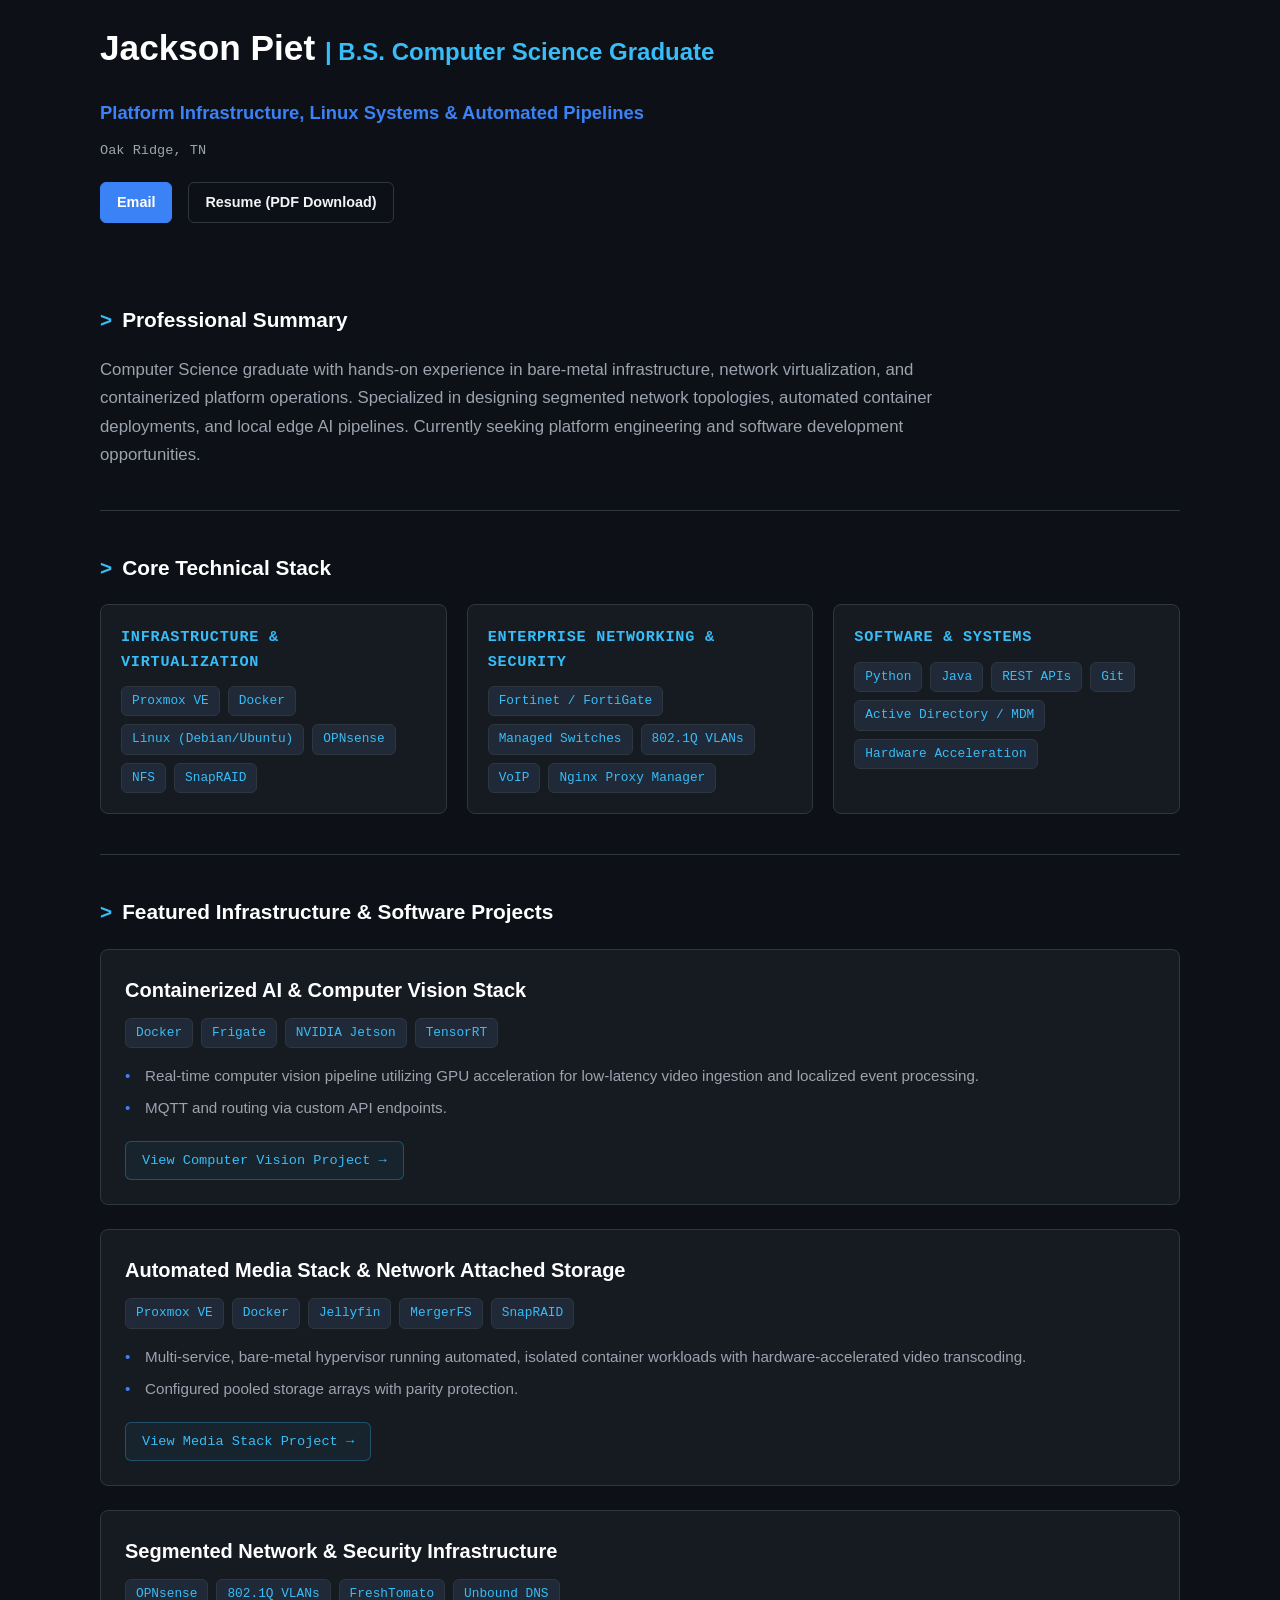
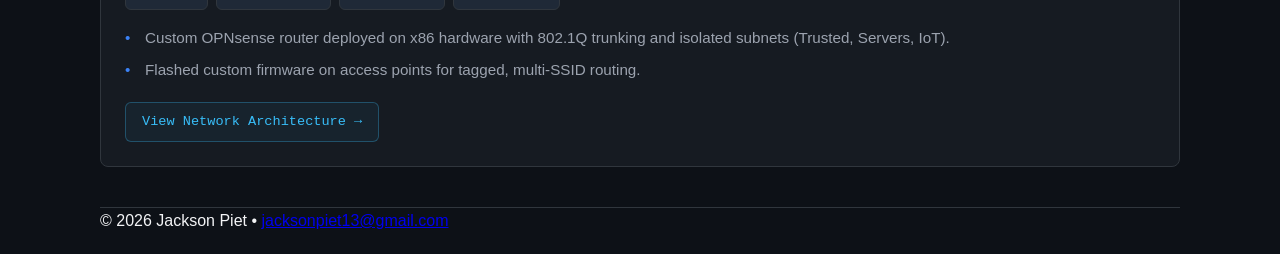
==== index.html @ 60d82c44 "Initial portfolio release" ====
<!DOCTYPE html>
<html lang="en">
<head>
    <meta charset="UTF-8">
    <meta name="viewport" content="width=device-width, initial-scale=1.0">
    <title>Jackson Piet | B.S. Computer Science Graduate</title>
    <link rel="stylesheet" href="styles.css">

   
</head>
<body>

    <div class="container">
        
        <!-- 1. Header & Technical Identity -->
        <header id="top">
            <div class="header-top">
                <h1>Jackson Piet <span class="degree-tag">| B.S. Computer Science Graduate</span></h1>
            </div>
            <div class="subhead">Platform Infrastructure, Linux Systems & Automated Pipelines</div>
            <div class="meta-info">
                Oak Ridge, TN
            </div>
            <div class="header-links">
                <a href="mailto:jacksonpiet13@gmail.com" class="btn btn-primary">Email</a>
                <a href="JacksonPiet_Resume_ORNL.pdf" target="_blank" class="btn btn-outline">Resume (PDF Download)</a>
            </div>
        </header>

        <!-- 2. About / Core Focus -->
        <section id="about">
            <h2 class="section-title">Professional Summary</h2>
            <p class="summary-text">
                Computer Science graduate with hands-on experience in bare-metal infrastructure, network virtualization, and containerized platform operations. Specialized in designing segmented network topologies, automated container deployments, and local edge AI pipelines. Currently seeking platform engineering and software development opportunities.
            </p>
        </section>

        <!-- 3. Core Tech Stack -->
        <section id="tech-stack">
            <h2 class="section-title">Core Technical Stack</h2>
            <div class="skills-grid">
                <div class="skill-card">
                    <h3>Infrastructure & Virtualization</h3>
                    <div class="badge-list">
                        <span class="badge">Proxmox VE</span>
                        <span class="badge">Docker</span>
                        <span class="badge">Linux (Debian/Ubuntu)</span>
                        <span class="badge">OPNsense</span>
                        <span class="badge">NFS</span>
                        <span class="badge">SnapRAID</span>
                    </div>
                </div>
                <div class="skill-card">
                    <h3>Enterprise Networking & Security</h3>
                    <div class="badge-list">
                        <span class="badge">Fortinet / FortiGate</span>
                        <span class="badge">Managed Switches</span>
                        <span class="badge">802.1Q VLANs</span>
                        <span class="badge">VoIP</span>
                        <span class="badge">Nginx Proxy Manager</span>
                    </div>
                </div>
                <div class="skill-card">
                    <h3>Software & Systems</h3>
                    <div class="badge-list">
                        <span class="badge">Python</span>
                        <span class="badge">Java</span>
                        <span class="badge">REST APIs</span>
                        <span class="badge">Git</span>
                        <span class="badge">Active Directory / MDM</span>
                        <span class="badge">Hardware Acceleration</span>
                    </div>
                </div>
            </div>
        </section>

        <!-- 4. Featured Project Cards -->
        <section id="projects">
            <h2 class="section-title">Featured Infrastructure & Software Projects</h2>
            <div class="project-grid">
                
                <!-- Card 1 -->
                <article class="project-card">
                    <h3 class="project-title">Containerized AI & Computer Vision Stack</h3>
                    <div class="badge-list">
                        <span class="badge">Docker</span>
                        <span class="badge">Frigate</span>
                        <span class="badge">NVIDIA Jetson</span>
                        <span class="badge">TensorRT</span>
                    </div>
                    <ul class="project-bullets">
                        <li>Real-time computer vision pipeline utilizing GPU acceleration for low-latency video ingestion and localized event processing.</li>
                        <li>MQTT and routing via custom API endpoints.</li>
                    </ul>
                    <a href="frigate.html" class="project-btn">View Computer Vision Project &rarr;</a>
                </article>

                <!-- Card 2 -->
                <article class="project-card">
                    <h3 class="project-title">Automated Media Stack & Network Attached Storage</h3>
                    <div class="badge-list">
                        <span class="badge">Proxmox VE</span>
                        <span class="badge">Docker</span>
                        <span class="badge">Jellyfin</span>
                        <span class="badge">MergerFS</span>
                        <span class="badge">SnapRAID</span>
                    </div>
                    <ul class="project-bullets">
                        <li>Multi-service, bare-metal hypervisor running automated, isolated container workloads with hardware-accelerated video transcoding.</li>
                        <li>Configured pooled storage arrays with parity protection.</li>
                    </ul>
                    <a href="jellyfin.html" class="project-btn">View Media Stack Project &rarr;</a>
                </article>

                <!-- Card 3 -->
                <article class="project-card">
                    <h3 class="project-title">Segmented Network & Security Infrastructure</h3>
                    <div class="badge-list">
                        <span class="badge">OPNsense</span>
                        <span class="badge">802.1Q VLANs</span>
                        <span class="badge">FreshTomato</span>
                        <span class="badge">Unbound DNS</span>
                    </div>
                    <ul class="project-bullets">
                        <li>Custom OPNsense router deployed on x86 hardware with 802.1Q trunking and isolated subnets (Trusted, Servers, IoT).</li>
                        <li>Flashed custom firmware on access points for tagged, multi-SSID routing.</li>
                    </ul>
                    <a href="network.html" class="project-btn">View Network Architecture &rarr;</a>
                </article>

            </div>
        </section>

        <button id="backToTop" class="back-to-top" aria-label="Back to top">
          <svg xmlns="http://www.w3.org/2000/svg" width="20" height="20" viewBox="0 0 24 24" fill="none" stroke="currentColor" stroke-width="2.5" stroke-linecap="round" stroke-linejoin="round">
            <path d="m18 15-6-6-6 6"/>
          </svg>
        </button>

        <script>
          const backToTopBtn = document.getElementById('backToTop');

            // Show button when scrolled down 300px
            window.addEventListener('scroll', () => {
              if (window.scrollY > 300) {
                backToTopBtn.classList.add('visible');
              } else {
                  backToTopBtn.classList.remove('visible');
              }
            });

            // Smooth scroll to top on click
            backToTopBtn.addEventListener('click', () => {
              window.scrollTo({
                top: 0,
                behavior: 'smooth'
              });
            });
        </script>

        <!-- 5. Footer -->
        <foote class=""index-footer">
            <div>
                © 2026 Jackson Piet • <a href="mailto:jacksonpiet13@gmail.com">jacksonpiet13@gmail.com</a>
            </div>
        </footer>

    </div>

</body>
</html>
---- styles.css ----
:root {
      --bg-main: #0d1117;
      --bg-card: #161b22;
      --bg-card-hover: #1f2937;
      --border-color: #30363d;
      --accent-cyan: #38bdf8;
      --accent-amber: #f59e0b;
      --accent-green: #10b981;
      --text-main: #f3f4f6;
      --text-muted: #9ca3af;
      --font-mono: ui-monospace, SFMono-Regular, SF Pro Display, Menlo, Consolas, monospace;
    }

    * { box-sizing: border-box; margin: 0; padding: 0; }

    body {
      background-color: var(--bg-main);
      color: var(--text-main);
      font-family: -apple-system, BlinkMacSystemFont, "Segoe UI", Roboto, Helvetica, Arial, sans-serif;
      line-height: 1.6;
      padding: 20px;
      max-width: 1200px;
      margin: 0 auto;
    }

    /* Navigation & Header */
    nav { margin-bottom: 30px; }
    .back-link {
      color: var(--accent-cyan);
      text-decoration: none;
      font-family: var(--font-mono);
      font-size: 0.9rem;
    }
    .back-link:hover { text-decoration: underline; }

    header { margin-bottom: 40px; }
    header h1 { font-size: 2.2rem; font-weight: 800; margin-bottom: 10px; color: #fff; }
    header p { color: var(--text-muted); font-size: 1.1rem; max-width: 800px; }

    /* Badge Grid */
    .badge-grid {
      display: flex;
      flex-wrap: wrap;
      gap: 10px;
      margin-top: 15px;
    }
    .badge {
      background: #1f2937;
      border: 1px solid var(--border-color);
      color: var(--accent-cyan);
      font-family: var(--font-mono);
      font-size: 0.8rem;
      padding: 4px 10px;
      border-radius: 6px;
    }

    /* Diagram Section */
    .section-card {
      background: var(--bg-card);
      border: 1px solid var(--border-color);
      border-radius: 12px;
      padding: 24px;
      margin-bottom: 35px;
    }
    .section-title {
      font-size: 1.3rem;
      font-weight: 700;
      margin-bottom: 20px;
      color: #fff;
      display: flex;
      align-items: center;
      gap: 10px;
    }
    .diagram-container {
      width: 100%;
      overflow-x: auto;
      background: #090d12;
      border-radius: 8px;
      padding: 10px;
      border: 1px solid var(--border-color);
    }
    .diagram-image {
      display: block;
      margin-left: auto;
      margin-right: auto;
      max-width: 100%;
      height: auto;
    }
    .diagram-container svg { width: 100%; height: auto; min-width: 800px; display: block; }

    /* Grid Layouts */
    .grid-2 {
      display: grid;
      grid-template-columns: 1fr;
      gap: 50px;
    }

    /* Feature Cards */
    .feature-card {
      background: #111827;
      border: 1px solid var(--border-color);
      border-radius: 8px;
      padding: 18px;
    }
    .feature-card h3 {
      font-size: 1rem;
      color: var(--accent-amber);
      margin-bottom: 8px;
      font-family: var(--font-mono);
    }
    .feature-card p { color: var(--text-muted); font-size: 0.95rem; }

    /* Workflow List */
    .workflow-list { list-style: none; counter-reset: workflow-counter; }
    .workflow-list li {
      position: relative;
      padding-left: 45px;
      margin-bottom: 20px;
      color: var(--text-muted);
    }
    .workflow-list li::before {
      counter-increment: workflow-counter;
      content: counter(workflow-counter);
      position: absolute;
      left: 0; top: 0;
      width: 30px; height: 30px;
      background: var(--bg-card-hover);
      border: 1px solid var(--accent-cyan);
      color: var(--accent-cyan);
      border-radius: 50%;
      text-align: center;
      line-height: 28px;
      font-weight: bold;
      font-family: var(--font-mono);
      font-size: 0.85rem;
    }
    .workflow-list strong { color: var(--text-main); }

    /* Screenshots Grid */
    .screenshot-card {
      background: #090d12;
      border: 1px solid var(--border-color);
      border-radius: 8px;
      overflow: hidden;
    }
    .screenshot-placeholder {
      width: 100%;
      height: 200px;
      background: #1f2937;
      display: flex;
      align-items: center;
      justify-content: center;
      color: var(--text-muted);
      font-family: var(--font-mono);
      font-size: 0.85rem;
      border-bottom: 1px solid var(--border-color);
    }
    .screenshot-card img { width: 100%; height: auto; display: block; }
    .screenshot-info { padding: 15px; }
    .screenshot-info h4 { font-size: 0.95rem; color: #fff; margin-bottom: 4px; }
    .screenshot-info p { font-size: 0.85rem; color: var(--text-muted); }

    footer {
      text-align: center;
      padding: 30px 0;
      color: var(--text-muted);
      font-size: 0.85rem;
      font-family: var(--font-mono);
      border-top: 1px solid var(--border-color);
    }
    /* Back to Top Button */
    .back-to-top {
    position: fixed;
    bottom: 2rem;
    right: 2rem;
    width: 2.75rem;
    height: 2.75rem;
    border-radius: 50%;
    background-color: #1e293b; /* Dark slate matching your cards */
    color: #38bdf8;            /* Accent blue color */
    border: 1px solid #334155;
    cursor: pointer;
    display: flex;
    align-items: center;
    justify-content: center;
    opacity: 0;
    visibility: hidden;
    transform: translateY(10px);
    transition: all 0.25s ease-in-out;
    box-shadow: 0 4px 12px rgba(0, 0, 0, 0.4);
    z-index: 1000;
    }

    /* Hover & Focus States */
    .back-to-top:hover {
    background-color: #0f172a;
    color: #38bdf8;
    border-color: #38bdf8;
    transform: translateY(-2px);
    box-shadow: 0 6px 16px rgba(56, 189, 248, 0.2);
    }

    /* Visible Class Toggle */
    .back-to-top.visible {
    opacity: 1;
    visibility: visible;
    transform: translateY(0);
    }

    /* ==========================================================================
   INDEX PAGE SPECIFIC EXTENSIONS
   ========================================================================== */

/* Accent Color Alias */
:root {
  --accent-blue: #3b82f6;
}

/* Container Adjustments */
.container {
  max-width: 1080px;
  margin: 0 auto;
}

/* Header & Technical Identity Extensions */
.header-top {
  display: flex;
  justify-content: space-between;
  align-items: flex-start;
  flex-wrap: wrap;
  gap: 1rem;
  margin-bottom: 0.75rem;
}

.degree-tag {
  color: var(--accent-cyan);
  font-size: 1.5rem;
  font-weight: 600;
}

.subhead {
  font-size: 1.15rem;
  color: var(--accent-blue);
  font-weight: 600;
  margin-bottom: 0.75rem;
}

.meta-info {
  font-family: var(--font-mono);
  font-size: 0.85rem;
  color: var(--text-muted);
  margin-bottom: 1.25rem;
}

.header-links {
  display: flex;
  gap: 1rem;
  flex-wrap: wrap;
}

/* Button Component Styles */
.btn {
  display: inline-flex;
  align-items: center;
  padding: 0.5rem 1rem;
  border-radius: 6px;
  font-weight: 600;
  text-decoration: none;
  font-size: 0.9rem;
  transition: all 0.2s ease-in-out;
  cursor: pointer;
}

.btn-primary {
  background: var(--accent-blue);
  color: #fff;
  border: 1px solid var(--accent-blue);
}

.btn-primary:hover {
  background: #2563eb;
}

.btn-outline {
  background: transparent;
  color: var(--text-main);
  border: 1px solid var(--border-color);
}

.btn-outline:hover {
  border-color: var(--accent-cyan);
  color: var(--accent-cyan);
  background: var(--bg-card);
}

/* Section Layout & Headers */
section {
  padding: 2.5rem 0;
  border-bottom: 1px solid var(--border-color);
}

.section-title::before {
  content: ">";
  color: var(--accent-cyan);
}

.summary-text {
  color: var(--text-muted);
  font-size: 1.05rem;
  line-height: 1.7;
  max-width: 900px;
}

/* Skills Section Grid & Badges */
.skills-grid {
  display: grid;
  grid-template-columns: repeat(auto-fit, minmax(280px, 1fr));
  gap: 1.25rem;
}

.skill-card {
  background: var(--bg-card);
  border: 1px solid var(--border-color);
  border-radius: 8px;
  padding: 1.25rem;
}

.skill-card h3 {
  font-size: 0.95rem;
  color: var(--accent-cyan);
  margin-bottom: 0.75rem;
  font-family: var(--font-mono);
  text-transform: uppercase;
  letter-spacing: 0.05em;
}

.badge-list {
  display: flex;
  flex-wrap: wrap;
  gap: 0.5rem;
}

/* Featured Project Cards Grid & Layout */
.project-grid {
  display: grid;
  gap: 1.5rem;
}

.project-card {
  background: var(--bg-card);
  border: 1px solid var(--border-color);
  border-radius: 8px;
  padding: 1.5rem;
  transition: border-color 0.2s ease-in-out;
}

.project-card:hover {
  border-color: #334155;
}

.project-title {
  font-size: 1.25rem;
  color: #fff;
  margin-bottom: 0.75rem;
}

.project-card .badge-list {
  margin-bottom: 1rem;
}

.project-bullets {
  list-style: none;
  color: var(--text-muted);
  font-size: 0.95rem;
  margin-bottom: 1.25rem;
}

.project-bullets li {
  position: relative;
  padding-left: 1.25rem;
  margin-bottom: 0.5rem;
}

.project-bullets li::before {
  content: "•";
  position: absolute;
  left: 0;
  color: var(--accent-blue);
}

.project-btn {
  display: inline-flex;
  align-items: center;
  gap: 0.5rem;
  font-family: var(--font-mono);
  font-size: 0.85rem;
  color: var(--accent-cyan);
  text-decoration: none;
  border: 1px solid rgba(56, 189, 248, 0.3);
  background: rgba(56, 189, 248, 0.05);
  padding: 0.5rem 1rem;
  border-radius: 6px;
  transition: all 0.2s ease-in-out;
}

.project-btn:hover {
  background: rgba(56, 189, 248, 0.15);
  border-color: var(--accent-cyan);
  transform: translateX(2px);
}

/* Index Footer Flex Layout Overrides */
footer.index-footer {
  display: flex;
  justify-content: space-between;
  align-items: center;
  flex-wrap: wrap;
  gap: 1rem;
  text-align: left;
}

/* Responsive Overrides for Mobile Devices */
@media (max-width: 640px) {
    header h1 {
        font-size: 1.75rem;
    }
    .degree-tag {
        display: block;
        font-size: 1.1rem;
        margin-top: 0.25rem;
    }
    .header-links {
        flex-direction: column;
        width: 100%;
    }
    .btn {
        justify-content: center;
        width: 100%;
    }
}
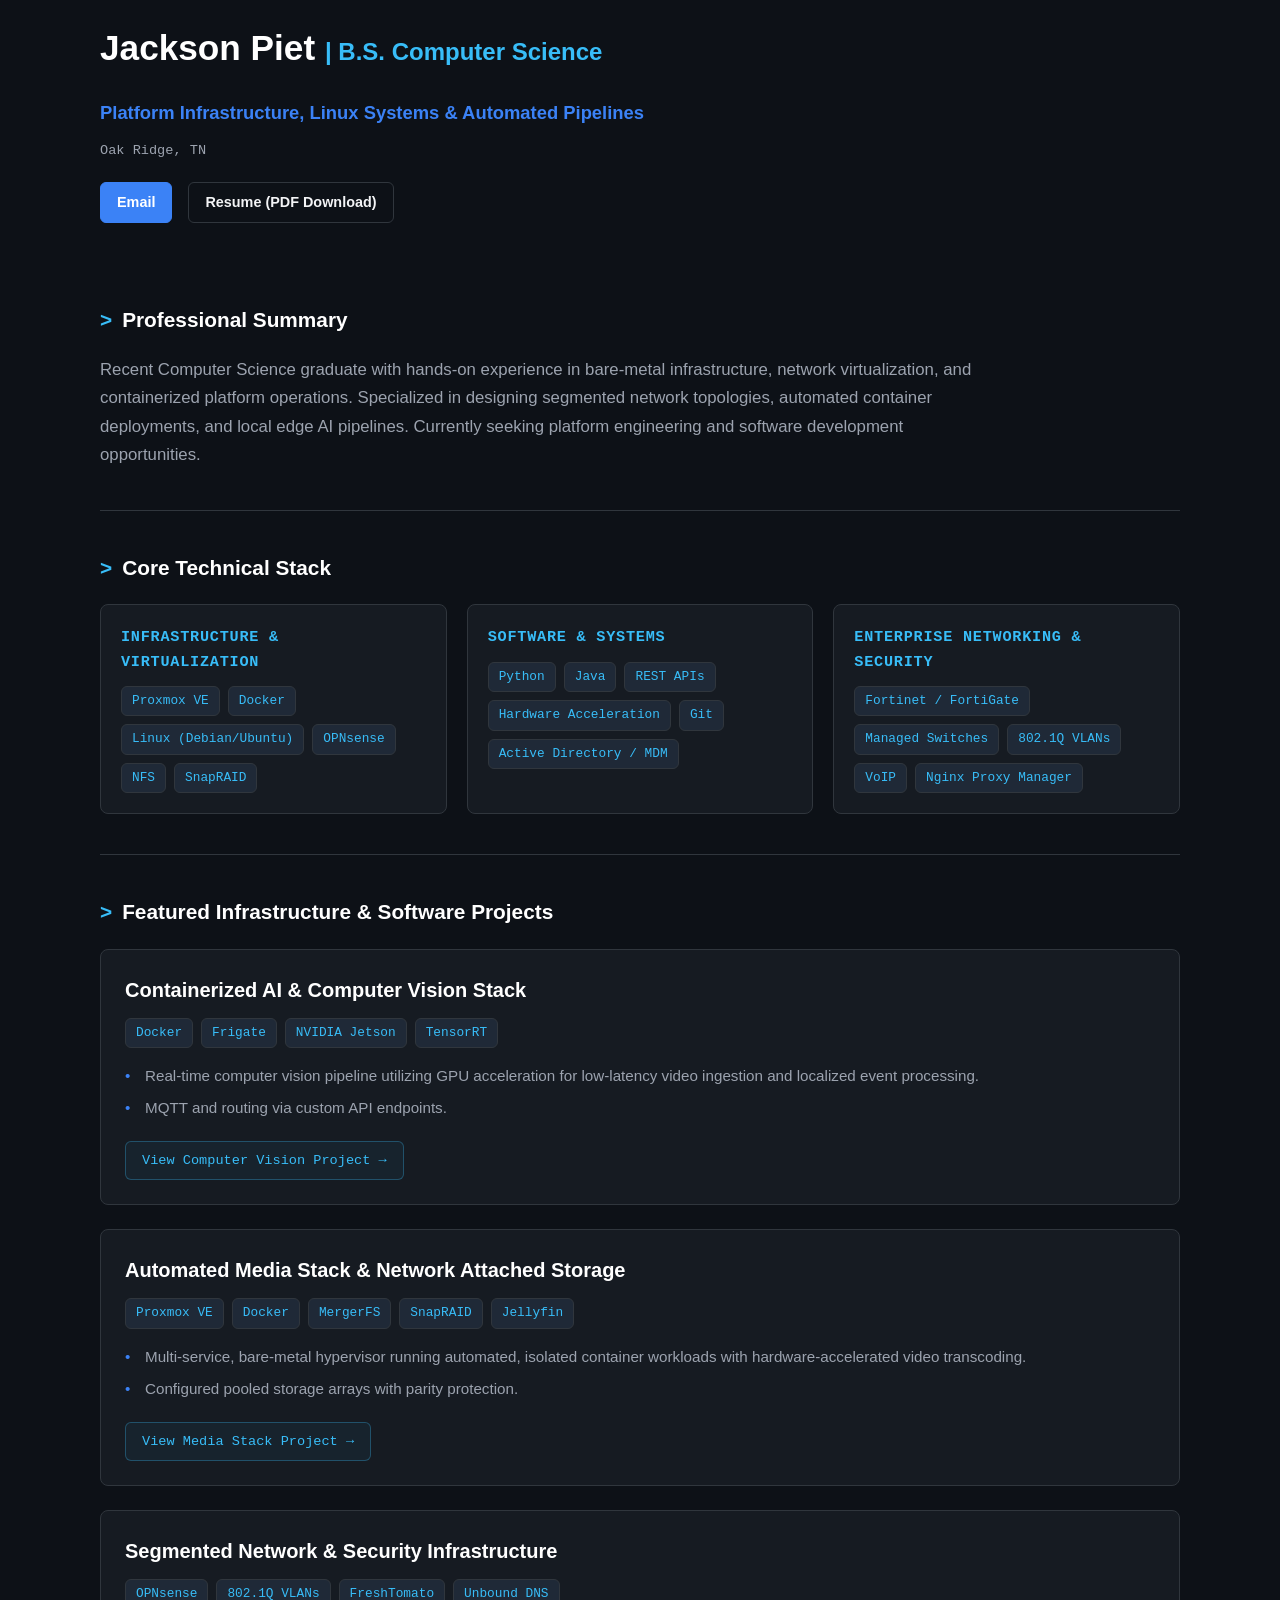
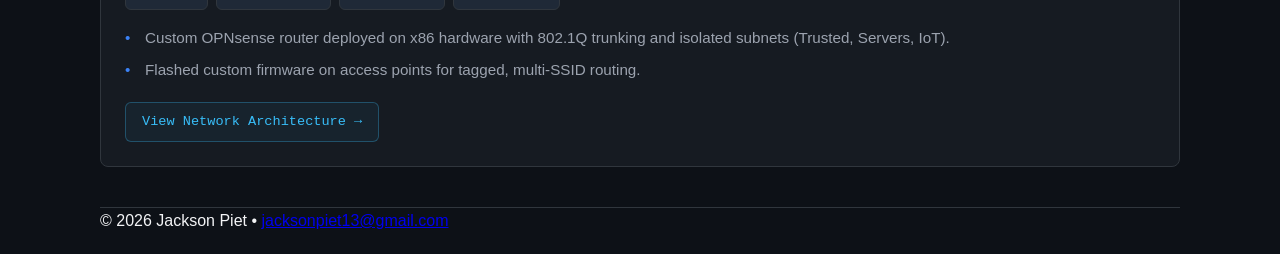
==== commit 9574e04f: "replaced general resume" ====
--- a/index.html
+++ b/index.html
@@ -3,7 +3,7 @@
 <head>
     <meta charset="UTF-8">
     <meta name="viewport" content="width=device-width, initial-scale=1.0">
-    <title>Jackson Piet | B.S. Computer Science Graduate</title>
+    <title>Jackson Piet | B.S. Computer Science</title>
     <link rel="stylesheet" href="styles.css">
 
    
@@ -15,7 +15,7 @@
         <!-- 1. Header & Technical Identity -->
         <header id="top">
             <div class="header-top">
-                <h1>Jackson Piet <span class="degree-tag">| B.S. Computer Science Graduate</span></h1>
+                <h1>Jackson Piet <span class="degree-tag">| B.S. Computer Science</span></h1>
             </div>
             <div class="subhead">Platform Infrastructure, Linux Systems & Automated Pipelines</div>
             <div class="meta-info">
@@ -23,7 +23,7 @@
             </div>
             <div class="header-links">
                 <a href="mailto:jacksonpiet13@gmail.com" class="btn btn-primary">Email</a>
-                <a href="JacksonPiet_Resume_ORNL.pdf" target="_blank" class="btn btn-outline">Resume (PDF Download)</a>
+                <a href="JacksonPiet_Resume.pdf" target="_blank" class="btn btn-outline">Resume (PDF Download)</a>
             </div>
         </header>
 
@@ -31,7 +31,7 @@
         <section id="about">
             <h2 class="section-title">Professional Summary</h2>
             <p class="summary-text">
-                Computer Science graduate with hands-on experience in bare-metal infrastructure, network virtualization, and containerized platform operations. Specialized in designing segmented network topologies, automated container deployments, and local edge AI pipelines. Currently seeking platform engineering and software development opportunities.
+                Recent Computer Science graduate with hands-on experience in bare-metal infrastructure, network virtualization, and containerized platform operations. Specialized in designing segmented network topologies, automated container deployments, and local edge AI pipelines. Currently seeking platform engineering and software development opportunities.
             </p>
         </section>
 
@@ -51,6 +51,17 @@
                     </div>
                 </div>
                 <div class="skill-card">
+                    <h3>Software & Systems</h3>
+                    <div class="badge-list">
+                        <span class="badge">Python</span>
+                        <span class="badge">Java</span>
+                        <span class="badge">REST APIs</span>
+                        <span class="badge">Hardware Acceleration</span>
+                        <span class="badge">Git</span>
+                        <span class="badge">Active Directory / MDM</span>                        
+                    </div>
+                </div>
+                <div class="skill-card">
                     <h3>Enterprise Networking & Security</h3>
                     <div class="badge-list">
                         <span class="badge">Fortinet / FortiGate</span>
@@ -58,17 +69,6 @@
                         <span class="badge">802.1Q VLANs</span>
                         <span class="badge">VoIP</span>
                         <span class="badge">Nginx Proxy Manager</span>
-                    </div>
-                </div>
-                <div class="skill-card">
-                    <h3>Software & Systems</h3>
-                    <div class="badge-list">
-                        <span class="badge">Python</span>
-                        <span class="badge">Java</span>
-                        <span class="badge">REST APIs</span>
-                        <span class="badge">Git</span>
-                        <span class="badge">Active Directory / MDM</span>
-                        <span class="badge">Hardware Acceleration</span>
                     </div>
                 </div>
             </div>
@@ -101,9 +101,9 @@
                     <div class="badge-list">
                         <span class="badge">Proxmox VE</span>
                         <span class="badge">Docker</span>
-                        <span class="badge">Jellyfin</span>
                         <span class="badge">MergerFS</span>
                         <span class="badge">SnapRAID</span>
+                        <span class="badge">Jellyfin</span>
                     </div>
                     <ul class="project-bullets">
                         <li>Multi-service, bare-metal hypervisor running automated, isolated container workloads with hardware-accelerated video transcoding.</li>
--- a/styles.css
+++ b/styles.css
@@ -86,9 +86,15 @@
       max-width: 100%;
       height: auto;
     }
-    .diagram-container svg { width: 100%; height: auto; min-width: 800px; display: block; }
+    .diagram-container svg { width: 100%; height: auto; min-width: 800px; display: block; background: #090d12; }
 
     /* Grid Layouts */
+.grid-1 {
+      display: grid;
+      grid-template-columns: 1fr;
+      gap: 20px;
+    }
+
     .grid-2 {
       display: grid;
       grid-template-columns: 1fr;
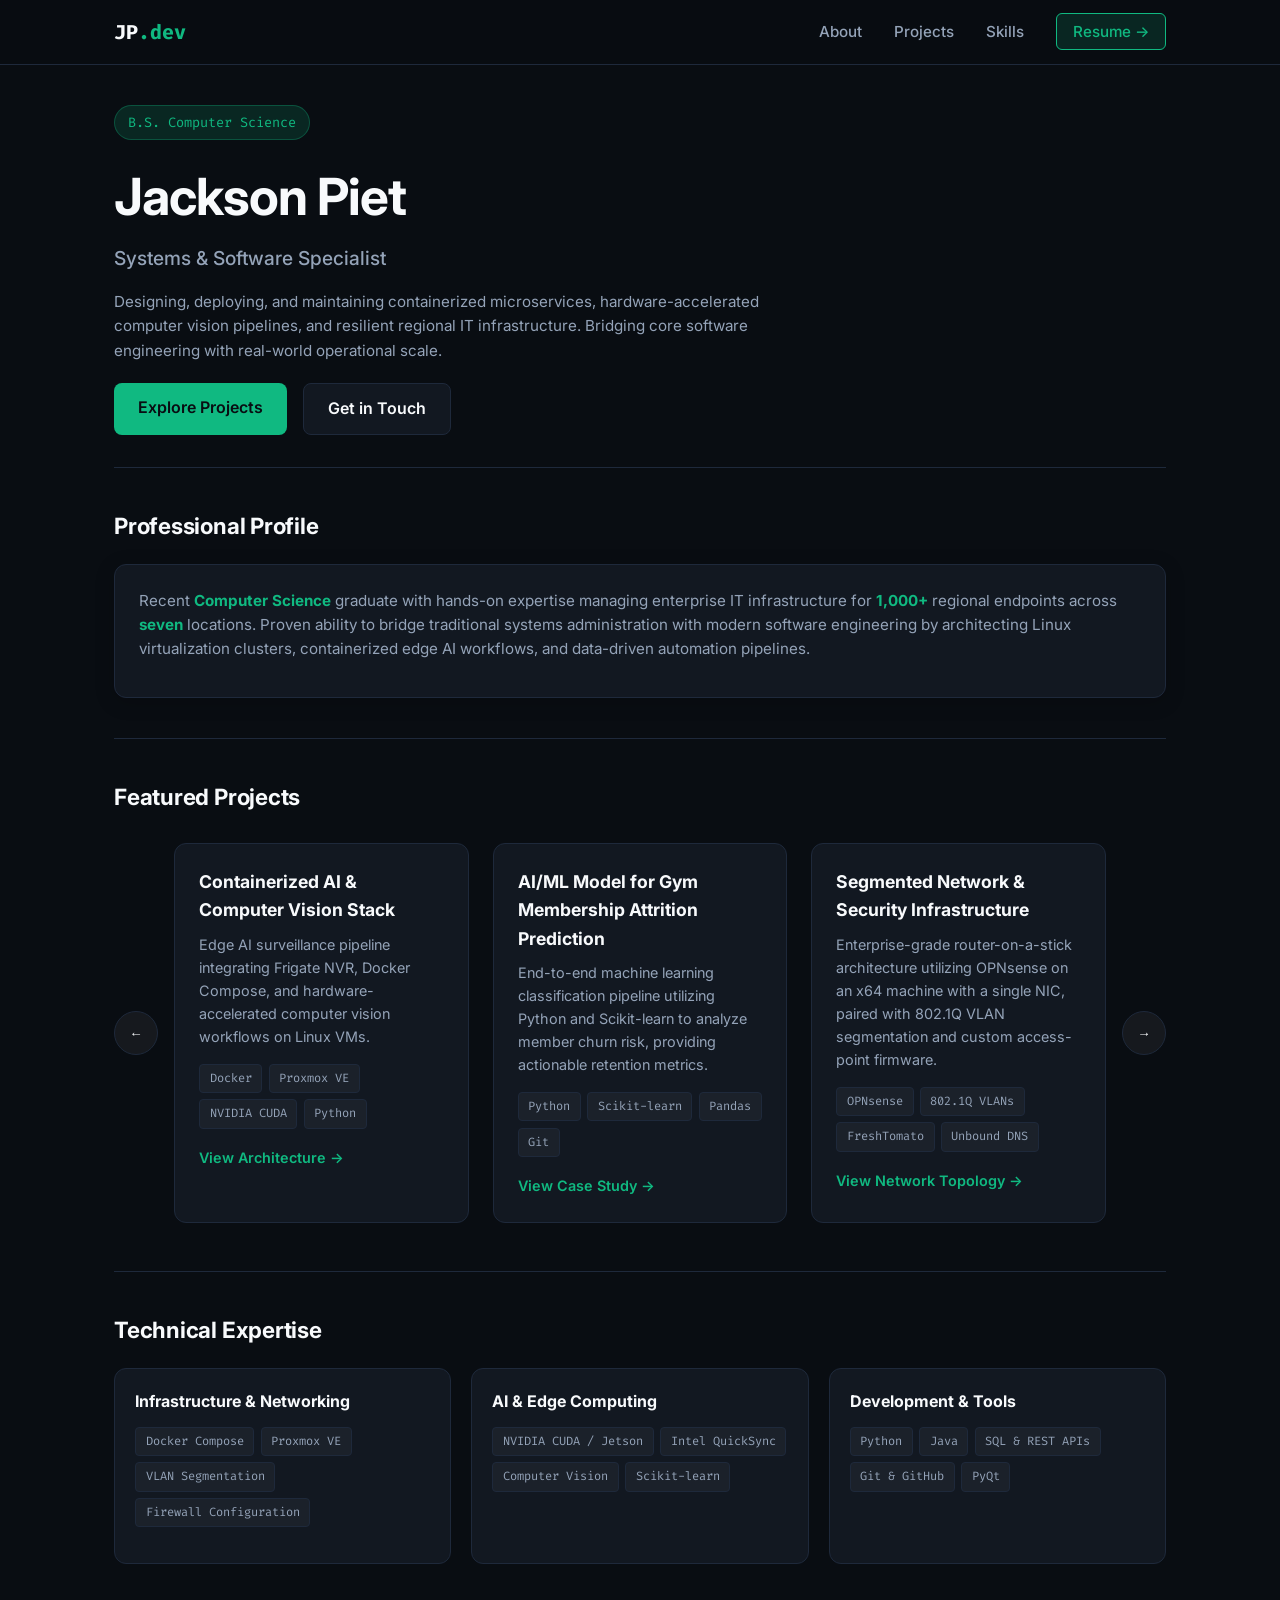
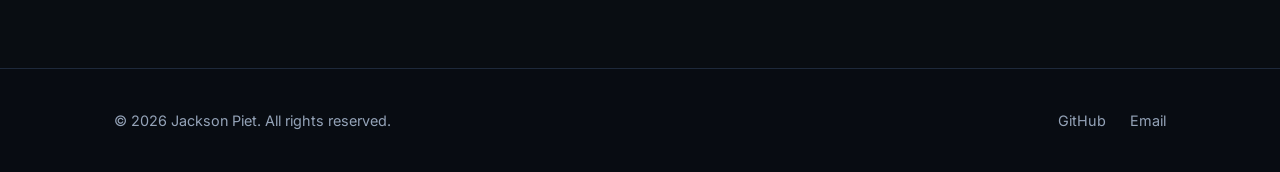
==== commit 025d60e6: "redesigned and added network, gym model" ====
--- a/index.html
+++ b/index.html
@@ -1,171 +1,238 @@
 <!DOCTYPE html>
 <html lang="en">
 <head>
-    <meta charset="UTF-8">
-    <meta name="viewport" content="width=device-width, initial-scale=1.0">
-    <title>Jackson Piet | B.S. Computer Science</title>
-    <link rel="stylesheet" href="styles.css">
-
-   
+  <meta charset="UTF-8">
+  <meta name="viewport" content="width=device-width, initial-scale=1.0">
+  <title>Jackson Piet | Systems & Software Specialist</title>
+  <link rel="stylesheet" href="styles.css">
+  <link rel="preconnect" href="https://fonts.googleapis.com">
+  <link rel="preconnect" href="https://fonts.gstatic.com" crossorigin>
+  <link href="https://fonts.googleapis.com/css2?family=Inter:wght@300;400;500;600;700&family=Fira+Code:wght@400;500&display=swap" rel="stylesheet">
 </head>
 <body>
 
-    <div class="container">
-        
-        <!-- 1. Header & Technical Identity -->
-        <header id="top">
-            <div class="header-top">
-                <h1>Jackson Piet <span class="degree-tag">| B.S. Computer Science</span></h1>
-            </div>
-            <div class="subhead">Platform Infrastructure, Linux Systems & Automated Pipelines</div>
-            <div class="meta-info">
-                Oak Ridge, TN
-            </div>
-            <div class="header-links">
-                <a href="mailto:jacksonpiet13@gmail.com" class="btn btn-primary">Email</a>
-                <a href="JacksonPiet_Resume.pdf" target="_blank" class="btn btn-outline">Resume (PDF Download)</a>
-            </div>
-        </header>
-
-        <!-- 2. About / Core Focus -->
-        <section id="about">
-            <h2 class="section-title">Professional Summary</h2>
-            <p class="summary-text">
-                Recent Computer Science graduate with hands-on experience in bare-metal infrastructure, network virtualization, and containerized platform operations. Specialized in designing segmented network topologies, automated container deployments, and local edge AI pipelines. Currently seeking platform engineering and software development opportunities.
-            </p>
-        </section>
-
-        <!-- 3. Core Tech Stack -->
-        <section id="tech-stack">
-            <h2 class="section-title">Core Technical Stack</h2>
-            <div class="skills-grid">
-                <div class="skill-card">
-                    <h3>Infrastructure & Virtualization</h3>
-                    <div class="badge-list">
-                        <span class="badge">Proxmox VE</span>
-                        <span class="badge">Docker</span>
-                        <span class="badge">Linux (Debian/Ubuntu)</span>
-                        <span class="badge">OPNsense</span>
-                        <span class="badge">NFS</span>
-                        <span class="badge">SnapRAID</span>
-                    </div>
-                </div>
-                <div class="skill-card">
-                    <h3>Software & Systems</h3>
-                    <div class="badge-list">
-                        <span class="badge">Python</span>
-                        <span class="badge">Java</span>
-                        <span class="badge">REST APIs</span>
-                        <span class="badge">Hardware Acceleration</span>
-                        <span class="badge">Git</span>
-                        <span class="badge">Active Directory / MDM</span>                        
-                    </div>
-                </div>
-                <div class="skill-card">
-                    <h3>Enterprise Networking & Security</h3>
-                    <div class="badge-list">
-                        <span class="badge">Fortinet / FortiGate</span>
-                        <span class="badge">Managed Switches</span>
-                        <span class="badge">802.1Q VLANs</span>
-                        <span class="badge">VoIP</span>
-                        <span class="badge">Nginx Proxy Manager</span>
-                    </div>
-                </div>
-            </div>
-        </section>
-
-        <!-- 4. Featured Project Cards -->
-        <section id="projects">
-            <h2 class="section-title">Featured Infrastructure & Software Projects</h2>
-            <div class="project-grid">
-                
-                <!-- Card 1 -->
-                <article class="project-card">
-                    <h3 class="project-title">Containerized AI & Computer Vision Stack</h3>
-                    <div class="badge-list">
-                        <span class="badge">Docker</span>
-                        <span class="badge">Frigate</span>
-                        <span class="badge">NVIDIA Jetson</span>
-                        <span class="badge">TensorRT</span>
-                    </div>
-                    <ul class="project-bullets">
-                        <li>Real-time computer vision pipeline utilizing GPU acceleration for low-latency video ingestion and localized event processing.</li>
-                        <li>MQTT and routing via custom API endpoints.</li>
-                    </ul>
-                    <a href="frigate.html" class="project-btn">View Computer Vision Project &rarr;</a>
-                </article>
-
-                <!-- Card 2 -->
-                <article class="project-card">
-                    <h3 class="project-title">Automated Media Stack & Network Attached Storage</h3>
-                    <div class="badge-list">
-                        <span class="badge">Proxmox VE</span>
-                        <span class="badge">Docker</span>
-                        <span class="badge">MergerFS</span>
-                        <span class="badge">SnapRAID</span>
-                        <span class="badge">Jellyfin</span>
-                    </div>
-                    <ul class="project-bullets">
-                        <li>Multi-service, bare-metal hypervisor running automated, isolated container workloads with hardware-accelerated video transcoding.</li>
-                        <li>Configured pooled storage arrays with parity protection.</li>
-                    </ul>
-                    <a href="jellyfin.html" class="project-btn">View Media Stack Project &rarr;</a>
-                </article>
-
-                <!-- Card 3 -->
-                <article class="project-card">
-                    <h3 class="project-title">Segmented Network & Security Infrastructure</h3>
-                    <div class="badge-list">
-                        <span class="badge">OPNsense</span>
-                        <span class="badge">802.1Q VLANs</span>
-                        <span class="badge">FreshTomato</span>
-                        <span class="badge">Unbound DNS</span>
-                    </div>
-                    <ul class="project-bullets">
-                        <li>Custom OPNsense router deployed on x86 hardware with 802.1Q trunking and isolated subnets (Trusted, Servers, IoT).</li>
-                        <li>Flashed custom firmware on access points for tagged, multi-SSID routing.</li>
-                    </ul>
-                    <a href="network.html" class="project-btn">View Network Architecture &rarr;</a>
-                </article>
-
-            </div>
-        </section>
-
-        <button id="backToTop" class="back-to-top" aria-label="Back to top">
-          <svg xmlns="http://www.w3.org/2000/svg" width="20" height="20" viewBox="0 0 24 24" fill="none" stroke="currentColor" stroke-width="2.5" stroke-linecap="round" stroke-linejoin="round">
-            <path d="m18 15-6-6-6 6"/>
-          </svg>
-        </button>
-
-        <script>
-          const backToTopBtn = document.getElementById('backToTop');
-
-            // Show button when scrolled down 300px
-            window.addEventListener('scroll', () => {
-              if (window.scrollY > 300) {
-                backToTopBtn.classList.add('visible');
-              } else {
-                  backToTopBtn.classList.remove('visible');
-              }
-            });
-
-            // Smooth scroll to top on click
-            backToTopBtn.addEventListener('click', () => {
-              window.scrollTo({
-                top: 0,
-                behavior: 'smooth'
-              });
-            });
-        </script>
-
-        <!-- 5. Footer -->
-        <foote class=""index-footer">
-            <div>
-                © 2026 Jackson Piet • <a href="mailto:jacksonpiet13@gmail.com">jacksonpiet13@gmail.com</a>
-            </div>
-        </footer>
-
+  <!-- Navigation Bar -->
+  <nav class="navbar" aria-label="Main Navigation">
+    <div class="nav-container">
+      <a href="index.html" class="nav-logo">JP<span>.dev</span></a>
+      <ul class="nav-links">
+        <li><a href="#about">About</a></li>
+        <li><a href="#projects">Projects</a></li>
+        <li><a href="#skills">Skills</a></li>
+        <li><a href="JacksonPiet_Resume.pdf" target="_blank" class="nav-resume-btn">Resume &rarr;</a></li>
+      </ul>
     </div>
+  </nav>
+
+  <!-- Hero Section -->
+  <header class="hero">
+    <div class="container hero-content">
+      <div class="hero-badge">B.S. Computer Science</div>
+      <h1>Jackson Piet</h1>
+      <p class="hero-subtitle">Systems & Software Specialist</p>
+      <p class="hero-description">
+        Designing, deploying, and maintaining containerized microservices, hardware-accelerated computer vision pipelines, and resilient regional IT infrastructure. Bridging core software engineering with real-world operational scale.
+      </p>
+      <div class="hero-cta">
+        <a href="#projects" class="btn btn-primary">Explore Projects</a>
+        <a href="mailto:jacksonpiet13@gmail.com" class="btn btn-secondary">Get in Touch</a>
+      </div>
+    </div>
+  </header>
+
+  <main class="container">
+
+    <!-- About Section -->
+    <section id="about" class="section">
+      <h2 class="section-title">Professional Profile</h2>
+      <div class="about-card">
+        <p>Recent <strong style="color: #10b981;">Computer Science</strong> graduate with hands-on expertise managing enterprise IT infrastructure for <strong style="color: #10b981;">1,000+</strong> regional endpoints across <strong style="color: #10b981;">seven</strong> locations. Proven ability to bridge traditional systems administration with modern software engineering by architecting Linux virtualization clusters, containerized edge AI workflows, and data-driven automation pipelines.</p>
+      </div>
+    </section>
+
+    <!-- Projects Grid Section -->
+    <section id="projects" class="section">
+      <h2 class="section-title">Featured Projects</h2>
+      
+      <div class="carousel-container">
+        <!-- Left Arrow Button -->
+        <button class="carousel-btn" id="prevBtn" aria-label="Previous Project">&larr;</button>
+
+        <div class="carousel-viewport">
+          <div class="project-grid horizontal-scroll" id="projectGrid">
+
+            <!-- Project 1: Frigate NVR -->
+            <article class="project-card">
+              <div class="project-content">
+                <h3>Containerized AI & Computer Vision Stack</h3>
+                <p>Edge AI surveillance pipeline integrating Frigate NVR, Docker Compose, and hardware-accelerated computer vision workflows on Linux VMs.</p>
+                <div class="badge-grid">
+                  <span class="badge">Docker</span>
+                  <span class="badge">Proxmox VE</span>
+                  <span class="badge">NVIDIA CUDA</span>
+                  <span class="badge">Python</span>
+                </div>
+                <a href="frigate.html" class="project-link">View Architecture &rarr;</a>
+              </div>
+            </article>
+
+            <!-- Project 2: Gym Membership Attrition Prediction Model -->
+            <article class="project-card">
+              <div class="project-content">
+                <h3>AI/ML Model for Gym Membership Attrition Prediction</h3>
+                <p>End-to-end machine learning classification pipeline utilizing Python and Scikit-learn to analyze member churn risk, providing actionable retention metrics.</p>
+                <div class="badge-grid">
+                  <span class="badge">Python</span>
+                  <span class="badge">Scikit-learn</span>
+                  <span class="badge">Pandas</span>
+                  <span class="badge">Git</span>
+                </div>
+                <a href="gym_attrition_model.html" class="project-link">View Case Study &rarr;</a>
+              </div>
+            </article>
+
+            <!-- Project 3: Network Stack -->
+            <article class="project-card">
+              <div class="project-content">
+                <h3>Segmented Network & Security Infrastructure</h3>
+                <p>Enterprise-grade router-on-a-stick architecture utilizing OPNsense on an x64 machine with a single NIC, paired with 802.1Q VLAN segmentation and custom access-point firmware.</p>
+                <div class="badge-grid">
+                  <span class="badge">OPNsense</span>
+                  <span class="badge">802.1Q VLANs</span>
+                  <span class="badge">FreshTomato</span>
+                  <span class="badge">Unbound DNS</span>
+                </div>
+                <a href="network.html" class="project-link">View Network Topology &rarr;</a>
+              </div>
+            </article>
+            
+            <!-- Project 4: Automated Media Stack -->
+            <article class="project-card">
+              <div class="project-content">
+                <h3>Automated Media Pipeline</h3>
+                <p>Resilient, event-driven media processing stack hosted on isolated Proxmox LXC containers backed by an OpenMediaVault NFS storage pool.</p>
+                <div class="badge-grid">
+                  <span class="badge">LXC</span>
+                  <span class="badge">OpenMediaVault</span>
+                  <span class="badge">NFS</span>
+                  <span class="badge">Intel QuickSync</span>
+                </div>
+                <a href="jellyfin.html" class="project-link">View Pipeline &rarr;</a>
+              </div>
+            </article>
+
+          </div>
+        </div>
+
+        <!-- Right Arrow Button -->
+        <button class="carousel-btn" id="nextBtn" aria-label="Next Project">&rarr;</button>
+      </div>
+    </section>
+
+    <!-- Skills Section -->
+    <section id="skills" class="section">
+      <h2 class="section-title">Technical Expertise</h2>
+      <div class="skills-container">
+        <div class="skill-category">
+          <h4>Infrastructure & Networking</h4>
+          <div class="badge-grid">
+            <a href="frigate.html" class="badge">Docker Compose</a>
+            <a href="jellyfin.html" class="badge">Proxmox VE</a>
+            <a href="network.html" class="badge">VLAN Segmentation</a>
+            <a href="network.html" class="badge">Firewall Configuration</a>
+          </div>
+        </div>
+        <div class="skill-category">
+          <h4>AI & Edge Computing</h4>
+          <div class="badge-grid">
+            <a href="frigate.html" class="badge">NVIDIA CUDA / Jetson</a>
+            <a href="jellyfin.html" class="badge">Intel QuickSync</a>
+            <a href="frigate.html" class="badge">Computer Vision</a>
+            <a href="gym_attrition_model.html" class="badge">Scikit-learn</a>
+          </div>
+        </div>
+        <div class="skill-category">
+          <h4>Development & Tools</h4>
+          <div class="badge-grid">
+            <a href="gym_attrition_model.html" class="badge">Python</a>
+            <a href="index.html#projects" class="badge">Java</a>
+            <a href="jellyfin.html" class="badge">SQL & REST APIs</a>
+            <a href="gym_attrition_model.html" class="badge">Git & GitHub</a>
+            <a href="index.html#projects" class="badge">PyQt</a>
+          </div>
+        </div>
+      </div>
+    </section>
+
+  </main>
+
+  <!-- Footer -->
+  <footer class="footer">
+    <div class="container footer-content">
+      <p>&copy; 2026 Jackson Piet. All rights reserved.</p>
+      <div class="social-links">
+        <a href="https://github.com/jaxnReyes" target="_blank" rel="noopener">GitHub</a>
+        <a href="mailto:jacksonpiet13@gmail.com">Email</a>
+      </div>
+    </div>
+  </footer>
+
+  <script>
+    document.addEventListener('DOMContentLoaded', () => {
+        const grid = document.getElementById('projectGrid');
+        const prevBtn = document.getElementById('prevBtn');
+        const nextBtn = document.getElementById('nextBtn');
+
+        if (!grid || !prevBtn || !nextBtn) return;
+
+        const getCardWidth = () => {
+            const card = grid.querySelector('.project-card');
+            if (!card) return 350;
+            const style = window.getComputedStyle(grid);
+            const gap = parseFloat(style.gap) || 24;
+            return card.offsetWidth + gap;
+        };
+
+        let isScrolling = false;
+
+        nextBtn.addEventListener('click', () => {
+            if (isScrolling) return;
+            isScrolling = true;
+            const cardWidth = getCardWidth();
+
+            // Smooth scroll right by one card
+            grid.scrollBy({ left: cardWidth, behavior: 'smooth' });
+
+            // After animation completes, seamlessly move the first card to the end
+            setTimeout(() => {
+                grid.style.scrollBehavior = 'auto';
+                grid.appendChild(grid.firstElementChild);
+                grid.scrollLeft -= cardWidth;
+                grid.style.scrollBehavior = 'smooth';
+                isScrolling = false;
+            }, 300);
+        });
+
+        prevBtn.addEventListener('click', () => {
+            if (isScrolling) return;
+            isScrolling = true;
+            const cardWidth = getCardWidth();
+
+            // Instantly move the last card to the front and shift scroll position
+            grid.style.scrollBehavior = 'auto';
+            grid.insertBefore(grid.lastElementChild, grid.firstElementChild);
+            grid.scrollLeft += cardWidth;
+            grid.style.scrollBehavior = 'smooth';
+
+            // Smooth scroll left back by one card width
+            grid.scrollBy({ left: -cardWidth, behavior: 'smooth' });
+
+            setTimeout(() => {
+                isScrolling = false;
+            }, 300);
+        });
+    });
+  </script>
 
 </body>
 </html>
--- a/styles.css
+++ b/styles.css
@@ -1,446 +1,644 @@
-   :root {
-      --bg-main: #0d1117;
-      --bg-card: #161b22;
-      --bg-card-hover: #1f2937;
-      --border-color: #30363d;
-      --accent-cyan: #38bdf8;
-      --accent-amber: #f59e0b;
-      --accent-green: #10b981;
-      --text-main: #f3f4f6;
-      --text-muted: #9ca3af;
-      --font-mono: ui-monospace, SFMono-Regular, SF Pro Display, Menlo, Consolas, monospace;
-    }
-
-    * { box-sizing: border-box; margin: 0; padding: 0; }
-
-    body {
-      background-color: var(--bg-main);
-      color: var(--text-main);
-      font-family: -apple-system, BlinkMacSystemFont, "Segoe UI", Roboto, Helvetica, Arial, sans-serif;
-      line-height: 1.6;
-      padding: 20px;
-      max-width: 1200px;
-      margin: 0 auto;
-    }
-
-    /* Navigation & Header */
-    nav { margin-bottom: 30px; }
-    .back-link {
-      color: var(--accent-cyan);
-      text-decoration: none;
-      font-family: var(--font-mono);
-      font-size: 0.9rem;
-    }
-    .back-link:hover { text-decoration: underline; }
-
-    header { margin-bottom: 40px; }
-    header h1 { font-size: 2.2rem; font-weight: 800; margin-bottom: 10px; color: #fff; }
-    header p { color: var(--text-muted); font-size: 1.1rem; max-width: 800px; }
-
-    /* Badge Grid */
-    .badge-grid {
-      display: flex;
-      flex-wrap: wrap;
-      gap: 10px;
-      margin-top: 15px;
-    }
-    .badge {
-      background: #1f2937;
-      border: 1px solid var(--border-color);
-      color: var(--accent-cyan);
-      font-family: var(--font-mono);
-      font-size: 0.8rem;
-      padding: 4px 10px;
-      border-radius: 6px;
-    }
-
-    /* Diagram Section */
-    .section-card {
-      background: var(--bg-card);
-      border: 1px solid var(--border-color);
-      border-radius: 12px;
-      padding: 24px;
-      margin-bottom: 35px;
-    }
-    .section-title {
-      font-size: 1.3rem;
-      font-weight: 700;
-      margin-bottom: 20px;
-      color: #fff;
-      display: flex;
-      align-items: center;
-      gap: 10px;
-    }
-    .diagram-container {
-      width: 100%;
-      overflow-x: auto;
-      background: #090d12;
-      border-radius: 8px;
-      padding: 10px;
-      border: 1px solid var(--border-color);
-    }
-    .diagram-image {
-      display: block;
-      margin-left: auto;
-      margin-right: auto;
-      max-width: 100%;
-      height: auto;
-    }
-    .diagram-container svg { width: 100%; height: auto; min-width: 800px; display: block; background: #090d12; }
-
-    /* Grid Layouts */
-.grid-1 {
-      display: grid;
-      grid-template-columns: 1fr;
-      gap: 20px;
-    }
-
-    .grid-2 {
-      display: grid;
-      grid-template-columns: 1fr;
-      gap: 50px;
-    }
-
-    /* Feature Cards */
-    .feature-card {
-      background: #111827;
-      border: 1px solid var(--border-color);
-      border-radius: 8px;
-      padding: 18px;
-    }
-    .feature-card h3 {
-      font-size: 1rem;
-      color: var(--accent-amber);
-      margin-bottom: 8px;
-      font-family: var(--font-mono);
-    }
-    .feature-card p { color: var(--text-muted); font-size: 0.95rem; }
-
-    /* Workflow List */
-    .workflow-list { list-style: none; counter-reset: workflow-counter; }
-    .workflow-list li {
-      position: relative;
-      padding-left: 45px;
-      margin-bottom: 20px;
-      color: var(--text-muted);
-    }
-    .workflow-list li::before {
-      counter-increment: workflow-counter;
-      content: counter(workflow-counter);
-      position: absolute;
-      left: 0; top: 0;
-      width: 30px; height: 30px;
-      background: var(--bg-card-hover);
-      border: 1px solid var(--accent-cyan);
-      color: var(--accent-cyan);
-      border-radius: 50%;
-      text-align: center;
-      line-height: 28px;
-      font-weight: bold;
-      font-family: var(--font-mono);
-      font-size: 0.85rem;
-    }
-    .workflow-list strong { color: var(--text-main); }
-
-    /* Screenshots Grid */
-    .screenshot-card {
-      background: #090d12;
-      border: 1px solid var(--border-color);
-      border-radius: 8px;
-      overflow: hidden;
-    }
-    .screenshot-placeholder {
-      width: 100%;
-      height: 200px;
-      background: #1f2937;
-      display: flex;
-      align-items: center;
-      justify-content: center;
-      color: var(--text-muted);
-      font-family: var(--font-mono);
-      font-size: 0.85rem;
-      border-bottom: 1px solid var(--border-color);
-    }
-    .screenshot-card img { width: 100%; height: auto; display: block; }
-    .screenshot-info { padding: 15px; }
-    .screenshot-info h4 { font-size: 0.95rem; color: #fff; margin-bottom: 4px; }
-    .screenshot-info p { font-size: 0.85rem; color: var(--text-muted); }
-
-    footer {
-      text-align: center;
-      padding: 30px 0;
-      color: var(--text-muted);
-      font-size: 0.85rem;
-      font-family: var(--font-mono);
-      border-top: 1px solid var(--border-color);
-    }
-    /* Back to Top Button */
-    .back-to-top {
-    position: fixed;
-    bottom: 2rem;
-    right: 2rem;
-    width: 2.75rem;
-    height: 2.75rem;
-    border-radius: 50%;
-    background-color: #1e293b; /* Dark slate matching your cards */
-    color: #38bdf8;            /* Accent blue color */
-    border: 1px solid #334155;
-    cursor: pointer;
-    display: flex;
-    align-items: center;
-    justify-content: center;
-    opacity: 0;
-    visibility: hidden;
-    transform: translateY(10px);
-    transition: all 0.25s ease-in-out;
-    box-shadow: 0 4px 12px rgba(0, 0, 0, 0.4);
-    z-index: 1000;
-    }
-
-    /* Hover & Focus States */
-    .back-to-top:hover {
-    background-color: #0f172a;
-    color: #38bdf8;
-    border-color: #38bdf8;
-    transform: translateY(-2px);
-    box-shadow: 0 6px 16px rgba(56, 189, 248, 0.2);
-    }
-
-    /* Visible Class Toggle */
-    .back-to-top.visible {
-    opacity: 1;
-    visibility: visible;
-    transform: translateY(0);
-    }
-
-    /* ==========================================================================
-   INDEX PAGE SPECIFIC EXTENSIONS
-   ========================================================================== */
-
-/* Accent Color Alias */
+/* ==========================================
+   Global Variables & Reset
+   ========================================== */
 :root {
-  --accent-blue: #3b82f6;
-}
-
-/* Container Adjustments */
+  --bg-primary: #090d12;
+  --bg-card: #121821;
+  --accent-primary: #10b981;
+  --accent-glow: rgba(16, 185, 129, 0.15);
+  --text-main: #f8fafc;
+  --text-muted: #94a3b8;
+  --border-color: #1e293b;
+  --font-sans: 'Inter', -apple-system, BlinkMacSystemFont, 'Segoe UI', Roboto, sans-serif;
+  --font-mono: 'Fira Code', monospace;
+  --transition: all 0.25s cubic-bezier(0.4, 0, 0.2, 1);
+}
+
+* {
+  box-sizing: border-box;
+  margin: 0;
+  padding: 0;
+}
+
+html {
+  scroll-behavior: smooth;
+}
+
+body {
+  background-color: var(--bg-primary);
+  color: var(--text-main);
+  font-family: var(--font-sans);
+  line-height: 1.6;
+  -webkit-font-smoothing: antialiased;
+}
+
+code {
+  font-family: var(--font-mono);
+  font-size: 0.85em;
+  background: rgba(255, 255, 255, 0.05);
+  padding: 0.15rem 0.4rem;
+  border-radius: 4px;
+  color: var(--accent-primary);
+}
+
+/* Base Container */
 .container {
-  max-width: 1080px;
+  width: 100%;
+  max-width: 1100px;
   margin: 0 auto;
-}
-
-/* Header & Technical Identity Extensions */
-.header-top {
+  padding: 0 1.5rem;
+}
+
+/* ==========================================
+   Navigation
+   ========================================== */
+.navbar {
+  position: sticky;
+  top: 0;
+  z-index: 100;
+  background: rgba(9, 13, 18, 0.85);
+  backdrop-filter: blur(12px);
+  border-bottom: 1px solid var(--border-color);
+  padding: 1rem 0;
+}
+
+.nav-container {
+  max-width: 1100px;
+  margin: 0 auto;
+  padding: 0 1.5rem;
   display: flex;
   justify-content: space-between;
-  align-items: flex-start;
-  flex-wrap: wrap;
-  gap: 1rem;
-  margin-bottom: 0.75rem;
-}
-
-.degree-tag {
-  color: var(--accent-cyan);
-  font-size: 1.5rem;
-  font-weight: 600;
-}
-
-.subhead {
-  font-size: 1.15rem;
-  color: var(--accent-blue);
-  font-weight: 600;
-  margin-bottom: 0.75rem;
-}
-
-.meta-info {
+  align-items: center;
+}
+
+.nav-logo {
+  font-family: var(--font-mono);
+  font-size: 1.25rem;
+  font-weight: 700;
+  color: var(--text-main);
+  text-decoration: none;
+}
+
+.nav-logo span {
+  color: var(--accent-primary);
+}
+
+.nav-links {
+  list-style: none;
+  display: flex;
+  align-items: center;
+  gap: 2rem;
+}
+
+.nav-links a {
+  color: var(--text-muted);
+  text-decoration: none;
+  font-size: 0.95rem;
+  font-weight: 500;
+  transition: var(--transition);
+}
+
+.nav-links a:hover {
+  color: var(--accent-primary);
+}
+
+.nav-resume-btn {
+  background: var(--accent-glow);
+  color: var(--accent-primary) !important;
+  border: 1px solid var(--accent-primary);
+  padding: 0.5rem 1rem;
+  border-radius: 6px;
+}
+
+.nav-resume-btn:hover {
+  background: var(--accent-primary);
+  color: #090d12 !important;
+}
+
+.back-link {
+  color: var(--accent-primary);
+  text-decoration: none;
+  font-weight: 500;
+  font-size: 0.95rem;
+  transition: var(--transition);
+}
+
+.back-link:hover {
+  text-decoration: underline;
+}
+
+/* ==========================================
+   Hero & Headers
+   ========================================== */
+.hero {
+  padding: 2.5rem 0 2rem;
+}
+
+.project-header {
+  padding: 3rem 0 1.5rem;
+}
+
+.hero-badge, .project-category {
+  display: inline-block;
   font-family: var(--font-mono);
   font-size: 0.85rem;
+  color: var(--accent-primary);
+  background: var(--accent-glow);
+  padding: 0.35rem 0.8rem;
+  border-radius: 20px;
+  margin-bottom: 1rem;
+  border: 1px solid rgba(16, 185, 129, 0.3);
+}
+
+.hero h1, .project-header h1 {
+  font-size: clamp(2.2rem, 4vw, 3.2rem);
+  font-weight: 700;
+  letter-spacing: -0.02em;
+  margin-bottom: 0.35rem;
+}
+
+.hero-subtitle {
+  font-size: 1.2rem;
+  color: var(--text-muted);
+  font-weight: 500;
+  margin-bottom: 1rem;
+}
+
+.hero-description {
+  max-width: 700px;
+  font-size: 0.95rem;
   color: var(--text-muted);
   margin-bottom: 1.25rem;
-}
-
-.header-links {
+  line-height: 1.6;
+}
+
+.hero-cta {
   display: flex;
   gap: 1rem;
-  flex-wrap: wrap;
-}
-
-/* Button Component Styles */
+}
+
+/* Buttons */
 .btn {
-  display: inline-flex;
-  align-items: center;
-  padding: 0.5rem 1rem;
-  border-radius: 6px;
+  display: inline-block;
+  padding: 0.75rem 1.5rem;
+  border-radius: 8px;
   font-weight: 600;
   text-decoration: none;
-  font-size: 0.9rem;
-  transition: all 0.2s ease-in-out;
+  transition: var(--transition);
   cursor: pointer;
 }
 
 .btn-primary {
-  background: var(--accent-blue);
-  color: #fff;
-  border: 1px solid var(--accent-blue);
+  background: var(--accent-primary);
+  color: #090d12;
 }
 
 .btn-primary:hover {
-  background: #2563eb;
-}
-
-.btn-outline {
-  background: transparent;
-  color: var(--text-main);
-  border: 1px solid var(--border-color);
-}
-
-.btn-outline:hover {
-  border-color: var(--accent-cyan);
-  color: var(--accent-cyan);
+  filter: brightness(1.1);
+  transform: translateY(-2px);
+}
+
+.btn-secondary {
   background: var(--bg-card);
-}
-
-/* Section Layout & Headers */
-section {
+  color: var(--text-main);
+  border: 1px solid var(--border-color);
+}
+
+.btn-secondary:hover {
+  border-color: var(--accent-primary);
+  color: var(--accent-primary);
+  transform: translateY(-2px);
+}
+
+/* ==========================================
+   Sections, Cards & Typography
+   ========================================== */
+.section {
   padding: 2.5rem 0;
-  border-bottom: 1px solid var(--border-color);
-}
-
-.section-title::before {
-  content: ">";
-  color: var(--accent-cyan);
-}
-
-.summary-text {
-  color: var(--text-muted);
-  font-size: 1.05rem;
-  line-height: 1.7;
-  max-width: 900px;
-}
-
-/* Skills Section Grid & Badges */
-.skills-grid {
+  border-top: 1px solid var(--border-color);
+}
+
+.project-detail-container {
+  display: flex;
+  flex-direction: column;
+  gap: 2rem;
+  padding-bottom: 4rem;
+}
+
+.section-title {
+  font-size: 1.4rem;
+  font-weight: 700;
+  margin-bottom: 1.25rem;
+  letter-spacing: -0.01em;
+  color: var(--text-main);
+}
+
+.about-card, .section-card {
+  background: var(--bg-card);
+  border: 1px solid var(--border-color);
+  border-radius: 12px;
+  padding: 1.5rem;
+  box-shadow: 0 4px 20px rgba(0, 0, 0, 0.2);
+}
+
+.about-card p, .section-card p {
+  color: var(--text-muted);
+  font-size: 0.95rem;
+  line-height: 1.6;
+  margin-bottom: 0.75rem;
+}
+
+/* Lists */
+.workflow-list, .feature-list {
+  padding-left: 1.25rem;
+  color: var(--text-muted);
+}
+
+.workflow-list li, .feature-list li {
+  margin-bottom: 1rem;
+  line-height: 1.6;
+}
+
+.workflow-list strong, .feature-list strong {
+  color: var(--text-main);
+}
+
+/* Card Feature Grids */
+.grid-2 {
+  display: grid;
+  grid-template-columns: repeat(auto-fit, minmax(320px, 1fr));
+  gap: 1.25rem;
+}
+
+.grid-3 {
   display: grid;
   grid-template-columns: repeat(auto-fit, minmax(280px, 1fr));
   gap: 1.25rem;
 }
 
-.skill-card {
-  background: var(--bg-card);
-  border: 1px solid var(--border-color);
-  border-radius: 8px;
-  padding: 1.25rem;
-}
-
-.skill-card h3 {
-  font-size: 0.95rem;
-  color: var(--accent-cyan);
-  margin-bottom: 0.75rem;
-  font-family: var(--font-mono);
-  text-transform: uppercase;
-  letter-spacing: 0.05em;
-}
-
-.badge-list {
-  display: flex;
-  flex-wrap: wrap;
-  gap: 0.5rem;
-}
-
-/* Featured Project Cards Grid & Layout */
-.project-grid {
-  display: grid;
-  gap: 1.5rem;
-}
-
-.project-card {
-  background: var(--bg-card);
+.feature-card {
+  background: rgba(255, 255, 255, 0.02);
   border: 1px solid var(--border-color);
   border-radius: 8px;
   padding: 1.5rem;
-  transition: border-color 0.2s ease-in-out;
-}
-
-.project-card:hover {
-  border-color: #334155;
-}
-
-.project-title {
-  font-size: 1.25rem;
-  color: #fff;
-  margin-bottom: 0.75rem;
-}
-
-.project-card .badge-list {
+}
+
+.feature-card h3 {
+  font-size: 1.1rem;
+  color: var(--accent-primary);
+  margin-bottom: 0.5rem;
+}
+
+.feature-card p {
+  font-size: 0.95rem;
+  margin-bottom: 0;
+}
+
+/* Diagrams & Screenshots */
+.diagram-container {
+  margin-top: 1.25rem;
+  text-align: center;
+}
+
+.diagram-image, .architecture-diagram {
+  width: 100%;
+  max-width: 100%;
+  height: auto;
+  border-radius: 8px;
+  border: 1px solid var(--border-color);
+}
+
+.screenshot-card {
+  background: rgba(255, 255, 255, 0.02);
+  border: 1px solid var(--border-color);
+  border-radius: 8px;
+  overflow: hidden;
+}
+
+.screenshot-card img {
+  width: 100%;
+  height: auto;
+  display: block;
+}
+
+.screenshot-info {
+  padding: 1.25rem;
+}
+
+.screenshot-info h4 {
+  font-size: 1rem;
+  color: var(--text-main);
+  margin-bottom: 0.25rem;
+}
+
+.screenshot-info p {
+  font-size: 0.85rem;
+  color: var(--text-muted);
+  margin-bottom: 0;
+}
+
+/* ==========================================
+   Project Carousel & Cards
+   ========================================== */
+.carousel-container {
+  display: flex;
+  align-items: center;
+  gap: 1rem;
+  position: relative;
+}
+
+.carousel-viewport {
+  flex: 1;
+  overflow: hidden;
+  position: relative;
+}
+
+.carousel-btn {
+  background: rgba(255, 255, 255, 0.05);
+  border: 1px solid var(--border-color);
+  color: var(--text-main);
+  width: 44px;
+  height: 44px;
+  border-radius: 50%;
+  display: flex;
+  align-items: center;
+  justify-content: center;
+  cursor: pointer;
+  transition: var(--transition);
+  flex-shrink: 0;
+  z-index: 10;
+}
+
+.carousel-btn:hover {
+  background: var(--accent-glow);
+  border-color: var(--accent-primary);
+  color: var(--accent-primary);
+}
+
+.project-grid.horizontal-scroll {
+  display: flex;
+  gap: 1.5rem;
+  overflow-x: auto;
+  scroll-behavior: smooth;
+  scrollbar-width: none;
+  -ms-overflow-style: none;
+  padding: 0.5rem 0;
+}
+
+.project-grid.horizontal-scroll::-webkit-scrollbar {
+  display: none;
+}
+
+/* Stretched Link Full-Card Clickable */
+.project-card {
+  position: relative;
+  cursor: pointer;
+}
+
+.project-grid.horizontal-scroll .project-card {
+  flex: 0 0 calc((100% - 3rem) / 3);
+  scroll-snap-align: start;
+  background: var(--bg-card);
+  border: 1px solid var(--border-color);
+  border-radius: 12px;
+  padding: 1.5rem;
+  display: flex;
+  flex-direction: column;
+  justify-content: space-between;
+  transition: var(--transition);
+}
+
+.project-grid.horizontal-scroll .project-card:hover {
+  transform: translateY(-4px);
+  border-color: var(--accent-primary);
+  box-shadow: 0 10px 30px var(--accent-glow);
+}
+
+.project-content h3 {
+  font-size: 1.1rem;
+  margin-bottom: 0.5rem;
+}
+
+.project-content p {
+  color: var(--text-muted);
+  font-size: 0.9rem;
   margin-bottom: 1rem;
 }
 
-.project-bullets {
-  list-style: none;
-  color: var(--text-muted);
-  font-size: 0.95rem;
-  margin-bottom: 1.25rem;
-}
-
-.project-bullets li {
-  position: relative;
-  padding-left: 1.25rem;
-  margin-bottom: 0.5rem;
-}
-
-.project-bullets li::before {
-  content: "•";
-  position: absolute;
-  left: 0;
-  color: var(--accent-blue);
-}
-
-.project-btn {
+.project-link {
+  color: var(--accent-primary);
+  text-decoration: none;
+  font-weight: 600;
+  font-size: 0.9rem;
   display: inline-flex;
   align-items: center;
+  gap: 0.3rem;
+  transition: var(--transition);
+}
+
+.project-link::after {
+  content: "";
+  position: absolute;
+  inset: 0;
+  z-index: 1;
+}
+
+.project-link:hover {
   gap: 0.5rem;
+}
+
+/* Badges & Badge Grids */
+.badge-grid {
+  display: flex;
+  flex-wrap: wrap;
+  gap: 0.4rem;
+  margin-bottom: 1rem;
+}
+
+.badge {
   font-family: var(--font-mono);
-  font-size: 0.85rem;
-  color: var(--accent-cyan);
+  font-size: 0.75rem;
+  background: rgba(255, 255, 255, 0.04);
+  border: 1px solid var(--border-color);
+  color: var(--text-muted);
+  padding: 0.25rem 0.6rem;
+  border-radius: 4px;
+}
+
+/* ==========================================
+   Technical Expertise Section
+   ========================================== */
+.skills-container {
+  display: grid;
+  grid-template-columns: repeat(auto-fit, minmax(280px, 1fr));
+  gap: 1.25rem;
+}
+
+.skill-category {
+  background: var(--bg-card);
+  border: 1px solid var(--border-color);
+  border-radius: 12px;
+  padding: 1.25rem;
+  transition: var(--transition);
+}
+
+.skill-category:hover {
+  transform: translateY(-4px);
+  border-color: var(--accent-primary);
+  box-shadow: 0 10px 30px var(--accent-glow);
+}
+
+.skill-category h4 {
+  font-size: 1rem;
+  margin-bottom: 0.75rem;
+  color: var(--text-main);
+}
+
+.skill-category .badge {
   text-decoration: none;
-  border: 1px solid rgba(56, 189, 248, 0.3);
-  background: rgba(56, 189, 248, 0.05);
-  padding: 0.5rem 1rem;
-  border-radius: 6px;
-  transition: all 0.2s ease-in-out;
-}
-
-.project-btn:hover {
-  background: rgba(56, 189, 248, 0.15);
-  border-color: var(--accent-cyan);
-  transform: translateX(2px);
-}
-
-/* Index Footer Flex Layout Overrides */
-footer.index-footer {
+  display: inline-block;
+  transition: var(--transition);
+  cursor: pointer;
+}
+
+.skill-category .badge:hover {
+  background: var(--accent-glow);
+  border-color: var(--accent-primary);
+  color: var(--accent-primary);
+  transform: translateY(-2px);
+}
+
+.cta-container {
+  margin-top: 2rem;
+}
+
+/* ==========================================
+   Footer
+   ========================================== */
+.footer {
+  border-top: 1px solid var(--border-color);
+  padding: 2.5rem 0;
+  margin-top: 4rem;
+  background: rgba(9, 13, 18, 0.5);
+}
+
+.footer-content {
   display: flex;
   justify-content: space-between;
   align-items: center;
-  flex-wrap: wrap;
-  gap: 1rem;
-  text-align: left;
-}
-
-/* Responsive Overrides for Mobile Devices */
+  color: var(--text-muted);
+  font-size: 0.9rem;
+}
+
+.social-links {
+  display: flex;
+  gap: 1.5rem;
+}
+
+.social-links a {
+  color: var(--text-muted);
+  text-decoration: none;
+  transition: var(--transition);
+}
+
+.social-links a:hover {
+  color: var(--accent-primary);
+}
+
+/* ==========================================
+   Image Lightbox Modal
+   ========================================== */
+.diagram-image, .architecture-diagram, .screenshot-card img {
+  cursor: zoom-in;
+  transition: opacity 0.2s ease;
+}
+
+.diagram-image:hover, .architecture-diagram:hover, .screenshot-card img:hover {
+  opacity: 0.9;
+}
+
+.lightbox-modal {
+  position: fixed;
+  z-index: 9999;
+  top: 0;
+  left: 0;
+  width: 100%;
+  height: 100%;
+  background-color: rgba(9, 13, 18, 0.95);
+  display: flex;
+  justify-content: center;
+  align-items: center;
+  padding: 1.5rem;
+  opacity: 0;
+  visibility: hidden;
+  pointer-events: none;
+  transition: opacity 0.2s ease, visibility 0.2s ease;
+}
+
+.lightbox-modal.active {
+  opacity: 1;
+  visibility: visible;
+  pointer-events: auto;
+}
+
+.lightbox-content {
+  max-width: 90vw;
+  max-height: 85vh;
+  object-fit: contain;
+  border-radius: 8px;
+  border: 1px solid var(--border-color);
+  box-shadow: 0 10px 40px rgba(0, 0, 0, 0.5);
+  transform: scale(0.95);
+  transition: transform 0.2s ease;
+}
+
+.lightbox-modal.active .lightbox-content {
+  transform: scale(1);
+}
+
+.lightbox-close {
+  position: absolute;
+  top: 1.5rem;
+  right: 2rem;
+  color: var(--text-main);
+  font-size: 2.5rem;
+  font-weight: 300;
+  background: none;
+  border: none;
+  cursor: pointer;
+  transition: var(--transition);
+  z-index: 10100;
+}
+
+.lightbox-close:hover {
+  color: var(--accent-primary);
+}
+
+/* ==========================================
+   Responsive Design
+   ========================================== */
+@media (max-width: 1024px) {
+  .project-grid.horizontal-scroll .project-card {
+    flex: 0 0 calc((100% - 1.5rem) / 2);
+  }
+}
+
+@media (max-width: 768px) {
+  .nav-links {
+    display: none;
+  }
+  .hero {
+    padding: 3rem 0 2rem;
+  }
+  .footer-content {
+    flex-direction: column;
+    gap: 1rem;
+    text-align: center;
+  }
+}
+
 @media (max-width: 640px) {
-    header h1 {
-        font-size: 1.75rem;
-    }
-    .degree-tag {
-        display: block;
-        font-size: 1.1rem;
-        margin-top: 0.25rem;
-    }
-    .header-links {
-        flex-direction: column;
-        width: 100%;
-    }
-    .btn {
-        justify-content: center;
-        width: 100%;
-    }
+  .project-grid.horizontal-scroll .project-card {
+    flex: 0 0 100%;
+  }
 }
